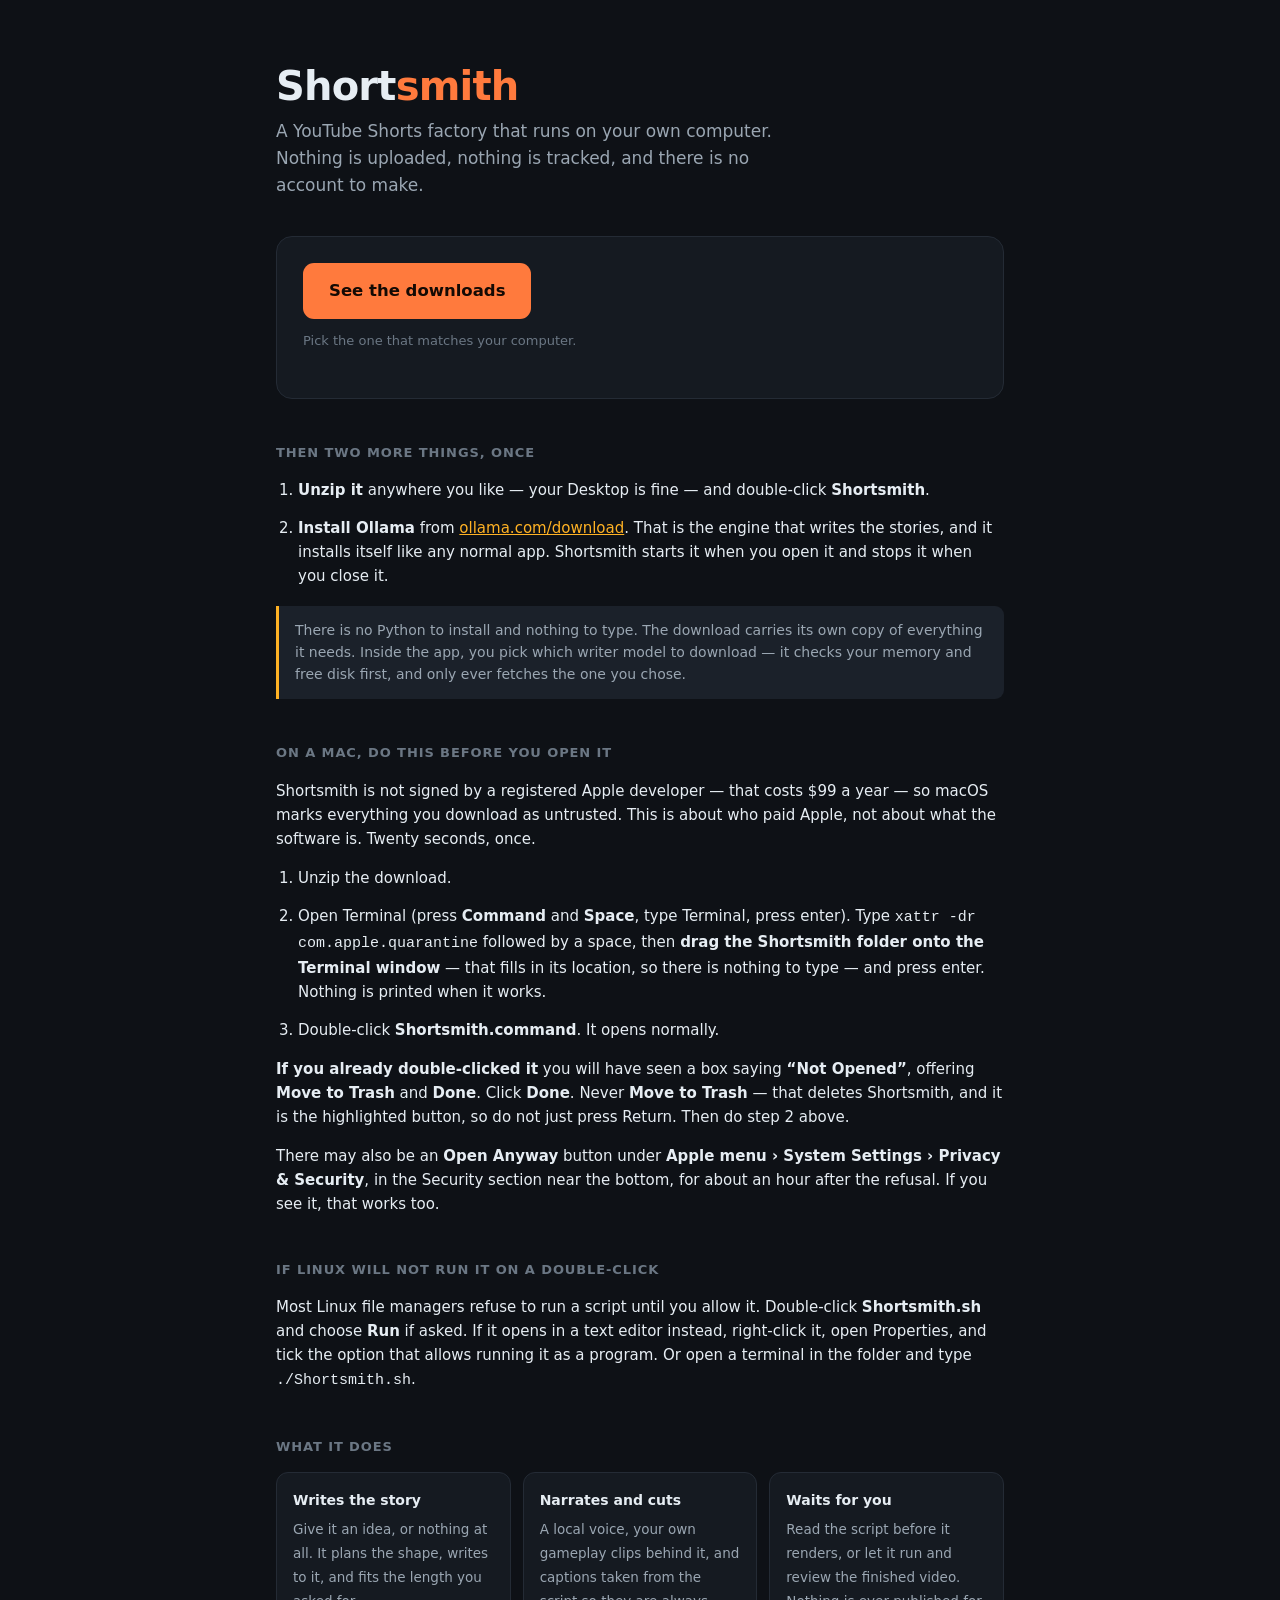
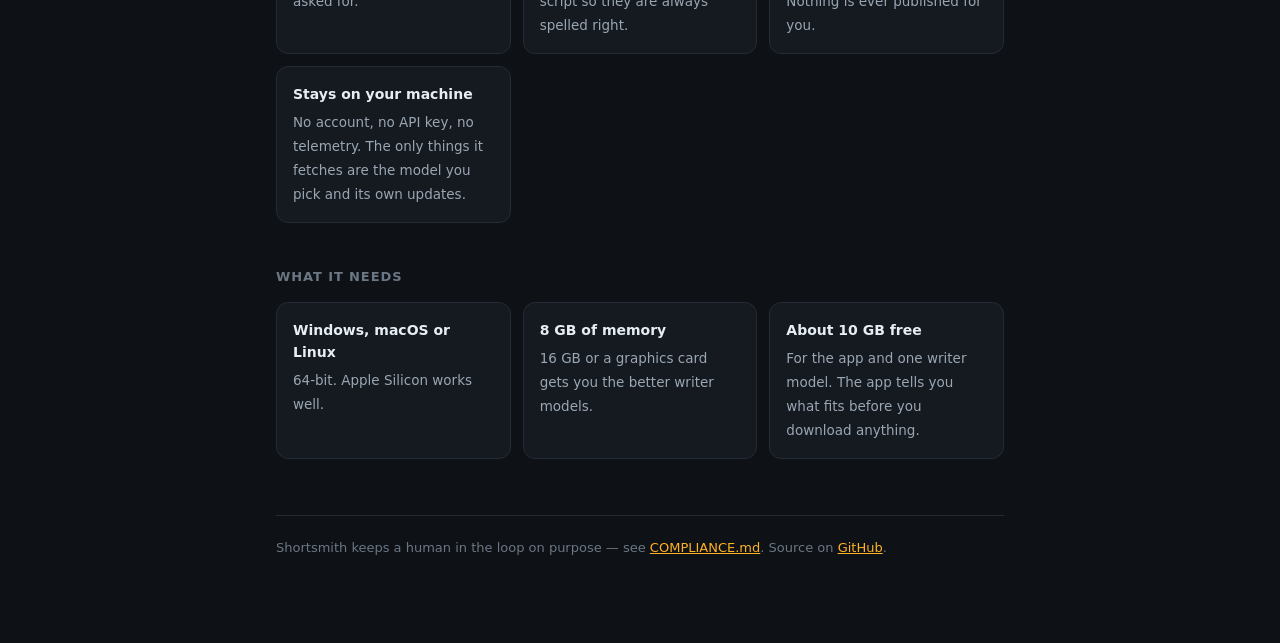
==== docs/index.html @ 89d787d2 "Unlock before first launch, and fix the Gatekeeper probe" ====
<!doctype html>
<html lang="en">
<head>
<meta charset="utf-8">
<meta name="viewport" content="width=device-width, initial-scale=1">
<title>Shortsmith</title>
<meta name="description" content="A YouTube Shorts factory that runs entirely on your own computer.">
<style>
  :root{
    --bg:#0e1116; --panel:#151a21; --panel2:#1b212a; --line:#242b35;
    --txt:#e6edf3; --dim:#9aa6b2; --faint:#6b7784;
    --accent:#ff7a3d; --accent2:#ffb224; --ok:#3fb950;
  }
  *{box-sizing:border-box}
  html,body{margin:0;padding:0}
  body{background:var(--bg);color:var(--txt);
    font:15px/1.6 system-ui,-apple-system,"Segoe UI",Roboto,Helvetica,Arial,sans-serif;
    -webkit-font-smoothing:antialiased}
  .wrap{max-width:760px;margin:0 auto;padding:64px 16px 90px}
  h1{font-size:40px;line-height:1.1;letter-spacing:-.8px;margin:0 0 10px;font-weight:750}
  h1 span{color:var(--accent)}
  .tag{font-size:17px;color:var(--dim);margin:0 0 36px;max-width:50ch}
  .card{background:var(--panel);border:1px solid var(--line);border-radius:16px;padding:26px}
  .btn{display:inline-flex;align-items:center;gap:10px;background:var(--accent);
    color:#140a04;border:0;border-radius:11px;padding:15px 26px;font-size:16.5px;
    font-weight:700;text-decoration:none;cursor:pointer;transition:filter .15s}
  .btn:hover{filter:brightness(1.08)}
  .btn.ghost{background:var(--panel2);color:var(--txt);border:1px solid var(--line);
    font-size:14px;font-weight:600;padding:11px 18px}
  .meta{font-size:13px;color:var(--faint);margin-top:12px}
  .others{margin-top:20px;display:flex;flex-wrap:wrap;gap:9px}
  h2{font-size:13px;text-transform:uppercase;letter-spacing:.9px;color:var(--faint);
    margin:44px 0 14px;font-weight:650}
  ol{padding-left:22px;margin:0}
  ol li{margin-bottom:14px}
  ol li b{color:var(--txt)}
  .note{background:var(--panel2);border-left:3px solid var(--accent2);
    border-radius:0 9px 9px 0;padding:13px 16px;font-size:14px;color:var(--dim);margin-top:18px}
  .grid{display:grid;grid-template-columns:repeat(auto-fit,minmax(210px,1fr));gap:12px;margin-top:6px}
  .f{background:var(--panel);border:1px solid var(--line);border-radius:12px;padding:16px}
  .f b{display:block;font-size:14px;margin-bottom:5px}
  .f span{font-size:13.5px;color:var(--dim)}
  a{color:var(--accent2)}
  footer{margin-top:56px;padding-top:22px;border-top:1px solid var(--line);
    font-size:13px;color:var(--faint)}
  @media (max-width:560px){ h1{font-size:31px} .wrap{padding:40px 16px 70px} }
</style>
</head>
<body>
<div class="wrap">

  <h1>Short<span>smith</span></h1>
  <p class="tag">A YouTube Shorts factory that runs on your own computer.
    Nothing is uploaded, nothing is tracked, and there is no account to make.</p>

  <div class="card">
    <a class="btn" id="dl" href="#">Download Shortsmith</a>
    <div class="meta" id="meta">Detecting your computer&hellip;</div>
    <div class="others" id="others"></div>
  </div>

  <h2>Then two more things, once</h2>
  <ol>
    <li><b>Unzip it</b> anywhere you like &mdash; your Desktop is fine &mdash; and
      double-click <b>Shortsmith</b>.</li>
    <li><b>Install Ollama</b> from <a href="https://ollama.com/download" rel="noopener">ollama.com/download</a>.
      That is the engine that writes the stories, and it installs itself like any
      normal app. Shortsmith starts it when you open it and stops it when you
      close it.</li>
  </ol>

  <div class="note">
    There is no Python to install and nothing to type. The download carries its
    own copy of everything it needs. Inside the app, you pick which writer model
    to download &mdash; it checks your memory and free disk first, and only ever
    fetches the one you chose.
  </div>

  <!-- These steps are deliberately here and not only inside the download. If
       macOS refuses to open anything in the folder, a note inside that folder
       is no use; this page always opens. -->
  <h2 id="mac-blocked">On a Mac, do this before you open it</h2>
  <p>
    Shortsmith is not signed by a registered Apple developer &mdash; that costs
    $99 a year &mdash; so macOS marks everything you download as untrusted.
    This is about who paid Apple, not about what the software is. Twenty
    seconds, once.
  </p>
  <ol>
    <li>Unzip the download.</li>
    <li>Open Terminal (press <b>Command</b> and <b>Space</b>, type Terminal,
      press enter). Type <code>xattr -dr com.apple.quarantine</code> followed
      by a space, then <b>drag the Shortsmith folder onto the Terminal
      window</b> &mdash; that fills in its location, so there is nothing to
      type &mdash; and press enter. Nothing is printed when it works.</li>
    <li>Double-click <b>Shortsmith.command</b>. It opens normally.</li>
  </ol>
  <p>
    <b>If you already double-clicked it</b> you will have seen a box saying
    <b>&ldquo;Not Opened&rdquo;</b>, offering <b>Move to Trash</b> and
    <b>Done</b>. Click <b>Done</b>. Never <b>Move to Trash</b> &mdash; that
    deletes Shortsmith, and it is the highlighted button, so do not just press
    Return. Then do step 2 above.
  </p>
  <p>
    There may also be an <b>Open Anyway</b> button under
    <b>Apple menu &rsaquo; System Settings &rsaquo; Privacy &amp; Security</b>,
    in the Security section near the bottom, for about an hour after the
    refusal. If you see it, that works too.
  </p>

  <h2 id="linux-blocked">If Linux will not run it on a double-click</h2>
  <p>
    Most Linux file managers refuse to run a script until you allow it.
    Double-click <b>Shortsmith.sh</b> and choose <b>Run</b> if asked. If it
    opens in a text editor instead, right-click it, open Properties, and tick
    the option that allows running it as a program. Or open a terminal in the
    folder and type <code>./Shortsmith.sh</code>.
  </p>

  <h2>What it does</h2>
  <div class="grid">
    <div class="f"><b>Writes the story</b><span>Give it an idea, or nothing at all.
      It plans the shape, writes to it, and fits the length you asked for.</span></div>
    <div class="f"><b>Narrates and cuts</b><span>A local voice, your own gameplay
      clips behind it, and captions taken from the script so they are always spelled right.</span></div>
    <div class="f"><b>Waits for you</b><span>Read the script before it renders, or
      let it run and review the finished video. Nothing is ever published for you.</span></div>
    <div class="f"><b>Stays on your machine</b><span>No account, no API key, no
      telemetry. The only things it fetches are the model you pick and its own updates.</span></div>
  </div>

  <h2>What it needs</h2>
  <div class="grid">
    <div class="f"><b>Windows, macOS or Linux</b><span>64-bit. Apple Silicon works well.</span></div>
    <div class="f"><b>8 GB of memory</b><span>16 GB or a graphics card gets you the
      better writer models.</span></div>
    <div class="f"><b>About 10 GB free</b><span>For the app and one writer model.
      The app tells you what fits before you download anything.</span></div>
  </div>

  <footer>
    Shortsmith keeps a human in the loop on purpose &mdash; see
    <a href="https://github.com/Onrynx/ShortSmith/blob/main/COMPLIANCE.md" rel="noopener">COMPLIANCE.md</a>.
    Source on <a href="https://github.com/Onrynx/ShortSmith" rel="noopener">GitHub</a>.
  </footer>
</div>

<script>
// Only ever offer a download that exists.
//
// The first version listed Windows, macOS and Linux unconditionally, and two
// of those files had never been built — so a Mac visitor got a 404 from the
// main button and an Android visitor got two dead links underneath. Asking
// GitHub which assets are actually attached fixes that for good, and means a
// macOS or Linux build starts appearing here the moment it is uploaded,
// without this page being edited.
(function () {
  var OWNER = 'Onrynx', NAME = 'ShortSmith';
  var REPO = 'https://github.com/' + OWNER + '/' + NAME;
  var LATEST = REPO + '/releases/latest/download/';
  var API = 'https://api.github.com/repos/' + OWNER + '/' + NAME + '/releases/latest';

  var BUILDS = {
    windows: {name: 'Windows', file: 'Shortsmith-Windows.zip',    note: 'Windows 10 or 11, 64-bit'},
    macos:   {name: 'macOS',   file: 'Shortsmith-macOS.zip',      note: 'macOS 12 or newer'},
    linux:   {name: 'Linux',   file: 'Shortsmith-Linux.zip',      note: '64-bit'}
  };

  var dl = document.getElementById('dl');
  var meta = document.getElementById('meta');
  var others = document.getElementById('others');

  function detect() {
    var d = navigator.userAgentData;
    var p = ((d && d.platform) ? d.platform : (navigator.platform || '')) + ' ' +
            (navigator.userAgent || '');
    p = p.toLowerCase();
    // Order matters: "android" contains "linux", and an iPad reports as a Mac.
    if (p.indexOf('android') >= 0) return 'phone';
    if (p.indexOf('iphone') >= 0 || p.indexOf('ipad') >= 0 || p.indexOf('ipod') >= 0) return 'phone';
    if (p.indexOf('win') >= 0) return 'windows';
    if (p.indexOf('mac') >= 0 || p.indexOf('darwin') >= 0) return 'macos';
    if (p.indexOf('linux') >= 0 || p.indexOf('x11') >= 0) return 'linux';
    return null;
  }

  function mb(bytes) { return Math.round(bytes / 1048576) + ' MB'; }

  function render(available) {
    var found = detect();
    others.innerHTML = '';

    // A phone cannot run this at all. Saying so is kinder than a download
    // button that produces a file nothing on the device can open.
    if (found === 'phone') {
      dl.textContent = 'Open this on a computer';
      dl.href = REPO;
      dl.style.pointerEvents = 'none';
      dl.style.opacity = '0.75';
      meta.textContent = 'Shortsmith renders video on the machine it runs on, ' +
                         'so it needs a Windows PC, a Mac or a Linux computer. ' +
                         'There is no phone version.';
      return;
    }

    var mine = found && BUILDS[found];
    var haveMine = mine && available[mine.file];

    if (haveMine) {
      dl.textContent = 'Download for ' + mine.name;
      dl.href = LATEST + mine.file;
      meta.textContent = mine.note + ' \u00b7 ' + mb(available[mine.file]);
    } else if (mine) {
      // We know which computer this is, and there is no build for it yet.
      dl.textContent = 'Not ready for ' + mine.name + ' yet';
      dl.href = REPO + '/releases';
      dl.style.opacity = '0.75';
      meta.textContent = 'Shortsmith is built for ' + mine.name + ', but that ' +
                         'download has not been published yet. Only the ' +
                         'builds below are available right now.';
    } else {
      dl.textContent = 'See the downloads';
      dl.href = REPO + '/releases/latest';
      meta.textContent = 'Pick the one that matches your computer.';
    }

    Object.keys(BUILDS).forEach(function (key) {
      if (haveMine && key === found) return;
      if (!available[BUILDS[key].file]) return;      // never link a missing file
      var a = document.createElement('a');
      a.className = 'btn ghost';
      a.href = LATEST + BUILDS[key].file;
      a.textContent = BUILDS[key].name + ' \u00b7 ' + mb(available[BUILDS[key].file]);
      others.appendChild(a);
    });
  }

  // Ask what is actually attached. If the request fails — offline, or GitHub
  // rate-limiting an unauthenticated call — fall back to the releases page,
  // which always exists, rather than guessing at filenames.
  fetch(API, {headers: {'Accept': 'application/vnd.github+json'}})
    .then(function (r) { if (!r.ok) throw new Error(r.status); return r.json(); })
    .then(function (data) {
      var available = {};
      (data.assets || []).forEach(function (a) { available[a.name] = a.size; });
      render(available);
    })
    .catch(function () {
      dl.textContent = 'See the downloads';
      dl.href = REPO + '/releases/latest';
      meta.textContent = 'Pick the one that matches your computer.';
      others.innerHTML = '';
    });
})();
</script>
</body>
</html>
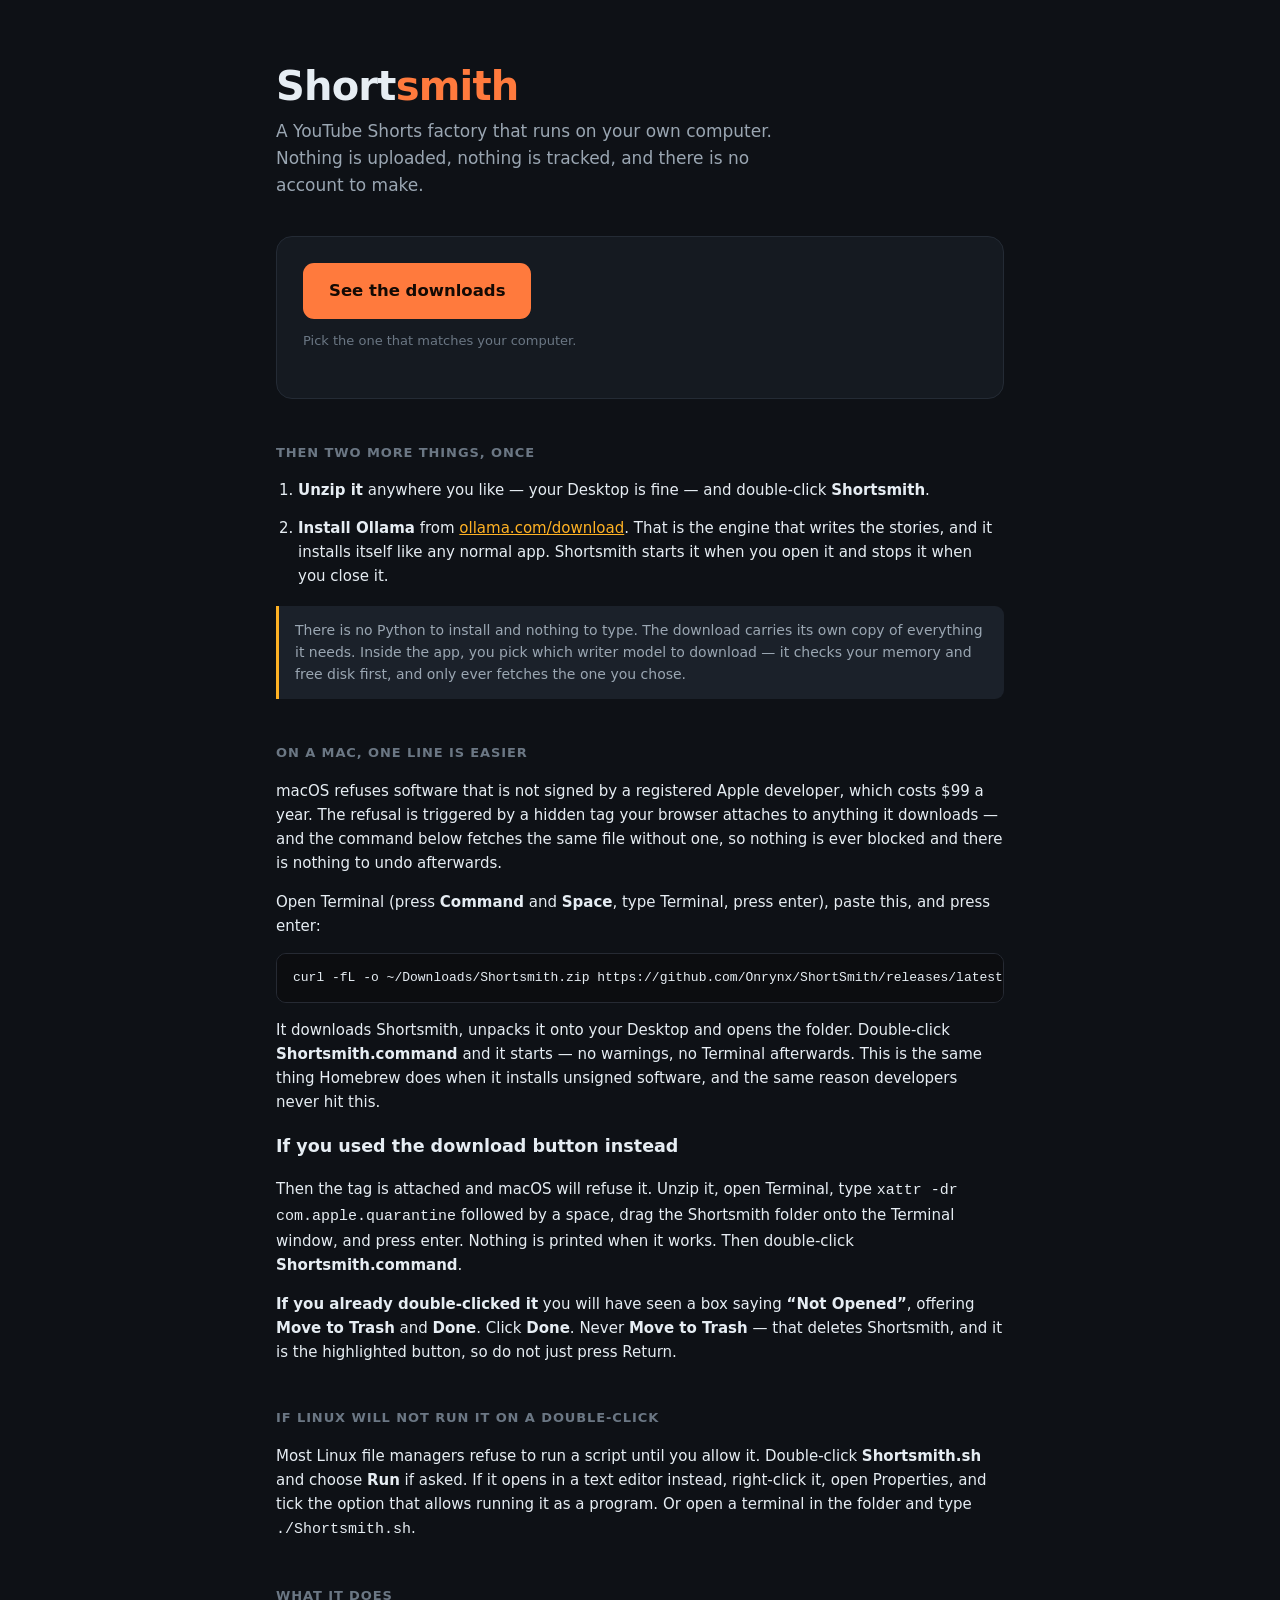
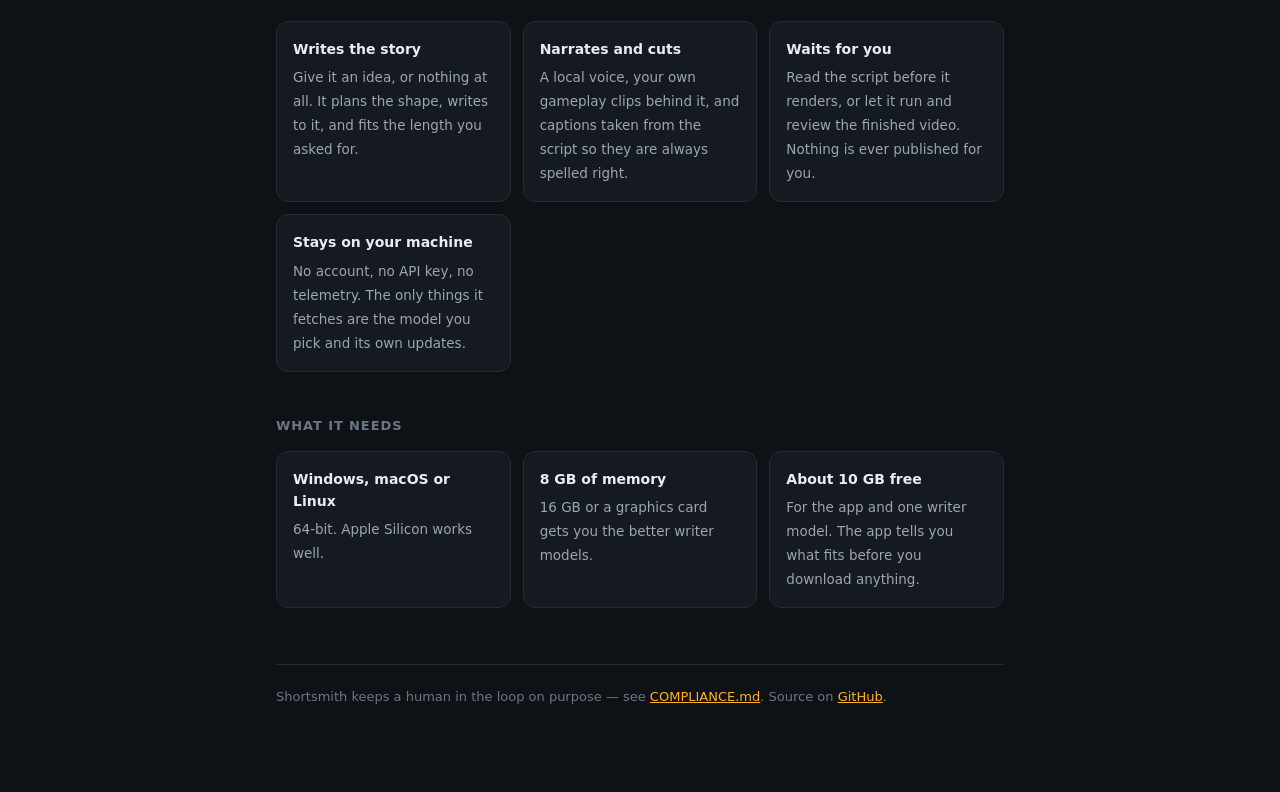
==== commit ed8e96ac: "Lead the Mac download with a one-line install A run on macOS 26.6.2 settled it. The same published b" ====
--- a/docs/index.html
+++ b/docs/index.html
@@ -79,34 +79,40 @@
   <!-- These steps are deliberately here and not only inside the download. If
        macOS refuses to open anything in the folder, a note inside that folder
        is no use; this page always opens. -->
-  <h2 id="mac-blocked">On a Mac, do this before you open it</h2>
-  <p>
-    Shortsmith is not signed by a registered Apple developer &mdash; that costs
-    $99 a year &mdash; so macOS marks everything you download as untrusted.
-    This is about who paid Apple, not about what the software is. Twenty
-    seconds, once.
-  </p>
-  <ol>
-    <li>Unzip the download.</li>
-    <li>Open Terminal (press <b>Command</b> and <b>Space</b>, type Terminal,
-      press enter). Type <code>xattr -dr com.apple.quarantine</code> followed
-      by a space, then <b>drag the Shortsmith folder onto the Terminal
-      window</b> &mdash; that fills in its location, so there is nothing to
-      type &mdash; and press enter. Nothing is printed when it works.</li>
-    <li>Double-click <b>Shortsmith.command</b>. It opens normally.</li>
-  </ol>
+  <h2 id="mac-blocked">On a Mac, one line is easier</h2>
+  <p>
+    macOS refuses software that is not signed by a registered Apple developer,
+    which costs $99 a year. The refusal is triggered by a hidden tag your
+    browser attaches to anything it downloads &mdash; and the command below
+    fetches the same file without one, so nothing is ever blocked and there is
+    nothing to undo afterwards.
+  </p>
+  <p>
+    Open Terminal (press <b>Command</b> and <b>Space</b>, type Terminal, press
+    enter), paste this, and press enter:
+  </p>
+  <pre style="background:#0c0d10;border:1px solid #262a33;border-radius:10px;
+              padding:14px 16px;overflow-x:auto;font-size:13px;line-height:1.6"><code>curl -fL -o ~/Downloads/Shortsmith.zip https://github.com/Onrynx/ShortSmith/releases/latest/download/Shortsmith-macOS.zip &amp;&amp; unzip -qo ~/Downloads/Shortsmith.zip -d ~/Desktop &amp;&amp; open ~/Desktop/Shortsmith</code></pre>
+  <p>
+    It downloads Shortsmith, unpacks it onto your Desktop and opens the folder.
+    Double-click <b>Shortsmith.command</b> and it starts &mdash; no warnings,
+    no Terminal afterwards. This is the same thing Homebrew does when it
+    installs unsigned software, and the same reason developers never hit this.
+  </p>
+
+  <h3>If you used the download button instead</h3>
+  <p>
+    Then the tag is attached and macOS will refuse it. Unzip it, open Terminal,
+    type <code>xattr -dr com.apple.quarantine</code> followed by a space, drag
+    the Shortsmith folder onto the Terminal window, and press enter. Nothing is
+    printed when it works. Then double-click <b>Shortsmith.command</b>.
+  </p>
   <p>
     <b>If you already double-clicked it</b> you will have seen a box saying
     <b>&ldquo;Not Opened&rdquo;</b>, offering <b>Move to Trash</b> and
     <b>Done</b>. Click <b>Done</b>. Never <b>Move to Trash</b> &mdash; that
     deletes Shortsmith, and it is the highlighted button, so do not just press
-    Return. Then do step 2 above.
-  </p>
-  <p>
-    There may also be an <b>Open Anyway</b> button under
-    <b>Apple menu &rsaquo; System Settings &rsaquo; Privacy &amp; Security</b>,
-    in the Security section near the bottom, for about an hour after the
-    refusal. If you see it, that works too.
+    Return.
   </p>
 
   <h2 id="linux-blocked">If Linux will not run it on a double-click</h2>
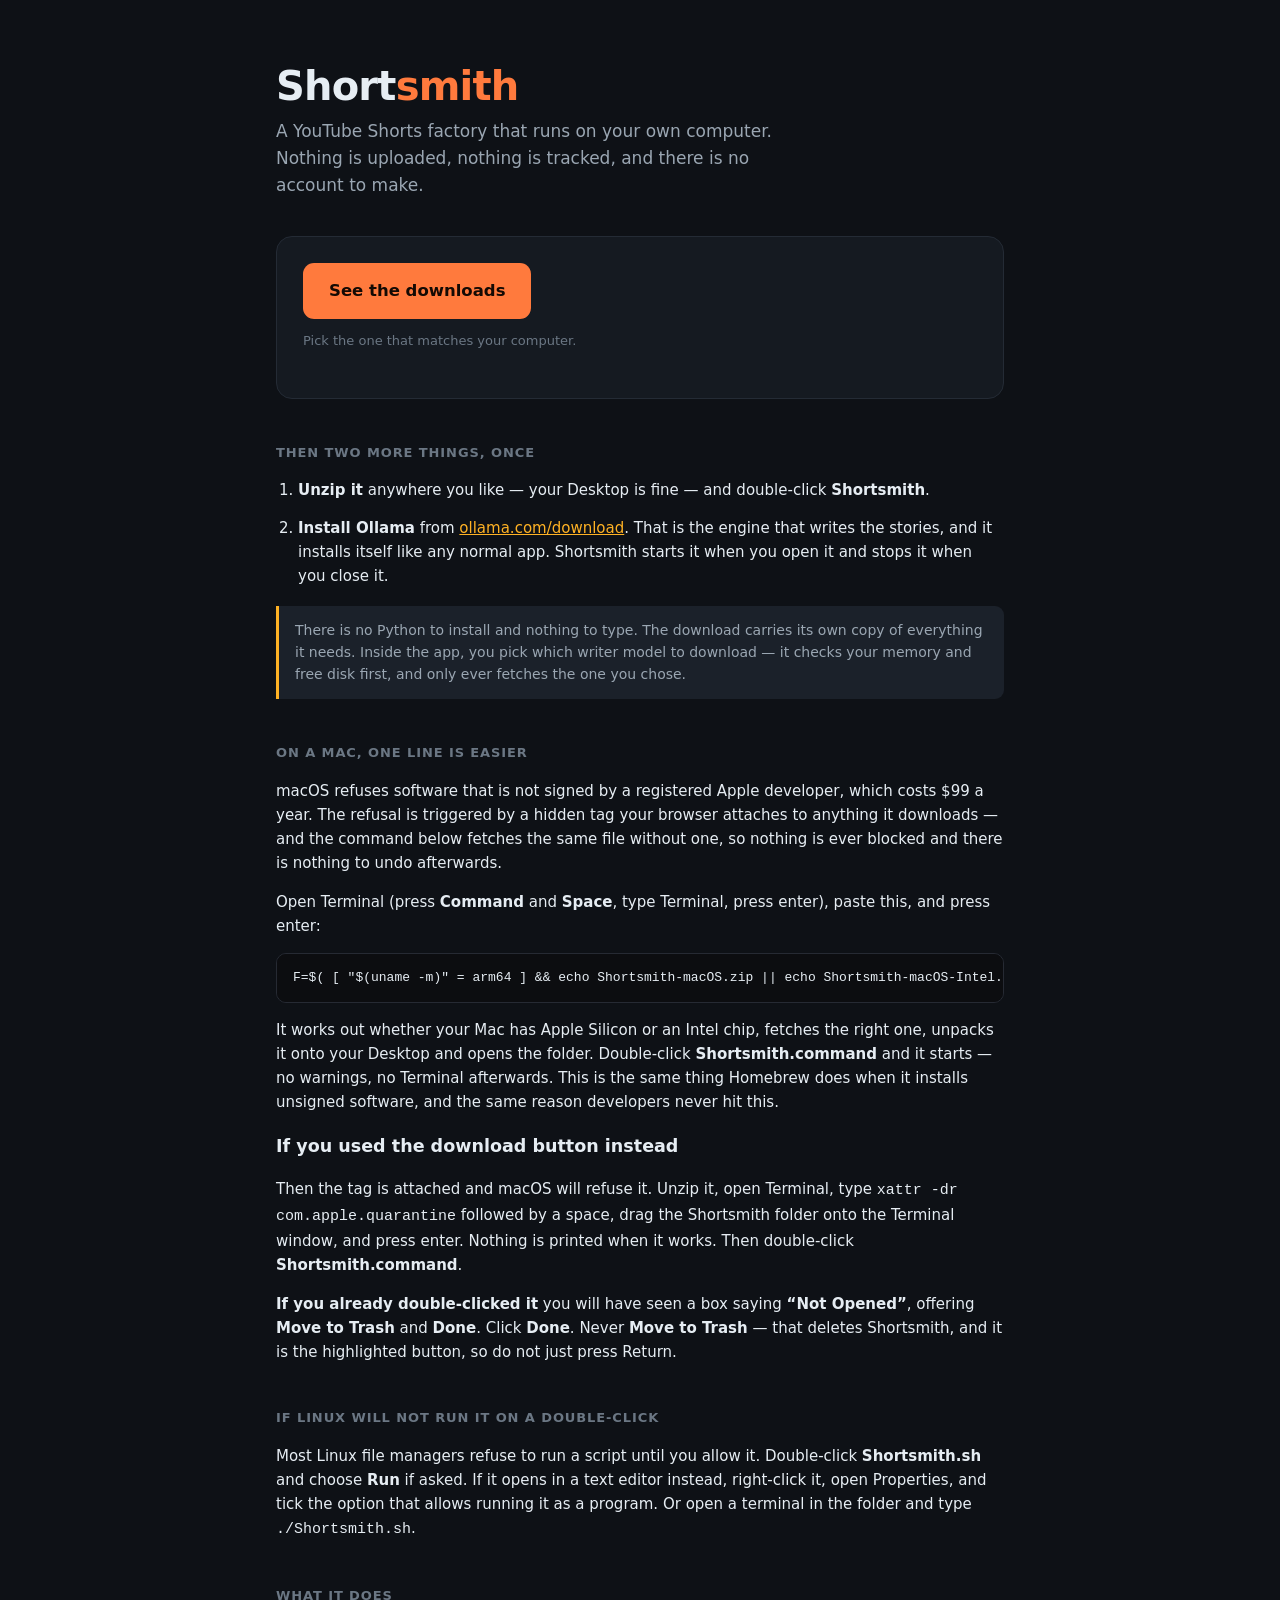
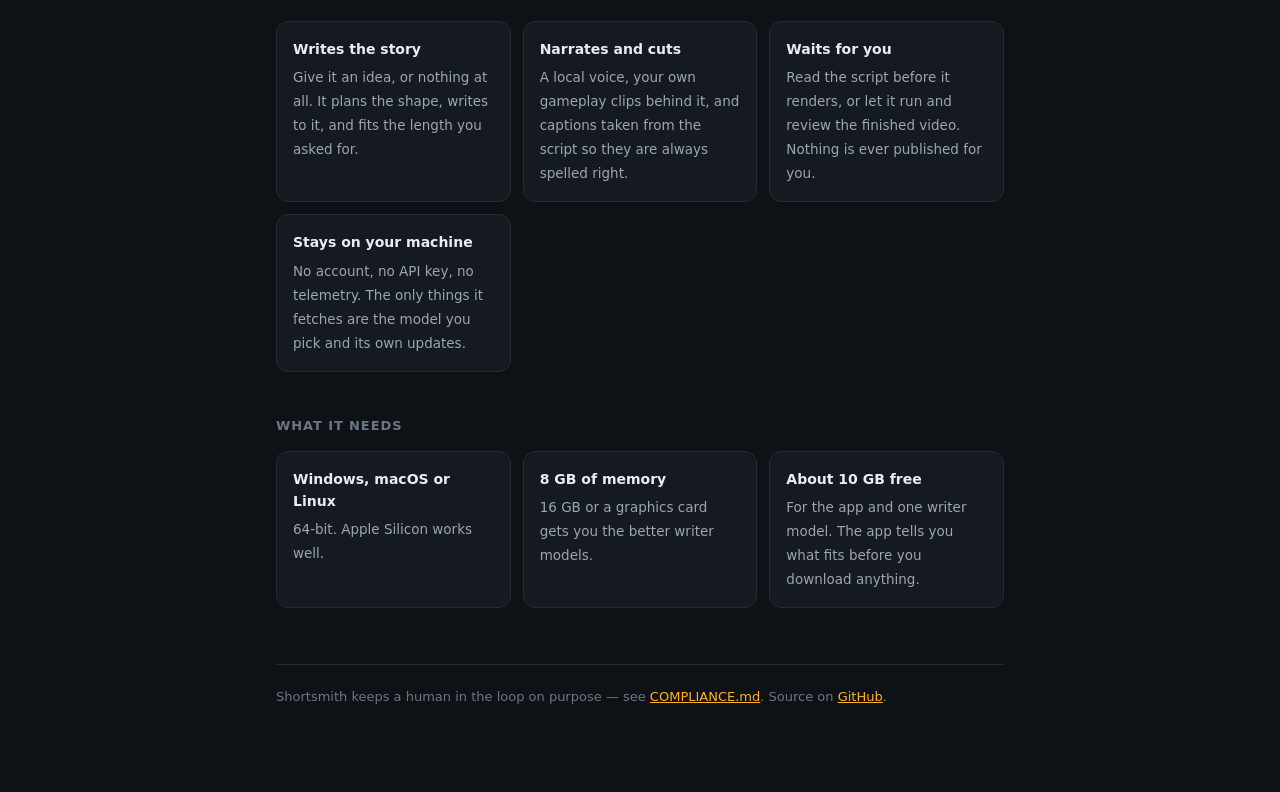
==== commit 089dd760: "Build for Intel Macs too, instead of handing them a file that cannot run A bundle built on Apple Sil" ====
--- a/docs/index.html
+++ b/docs/index.html
@@ -92,9 +92,10 @@
     enter), paste this, and press enter:
   </p>
   <pre style="background:#0c0d10;border:1px solid #262a33;border-radius:10px;
-              padding:14px 16px;overflow-x:auto;font-size:13px;line-height:1.6"><code>curl -fL -o ~/Downloads/Shortsmith.zip https://github.com/Onrynx/ShortSmith/releases/latest/download/Shortsmith-macOS.zip &amp;&amp; unzip -qo ~/Downloads/Shortsmith.zip -d ~/Desktop &amp;&amp; open ~/Desktop/Shortsmith</code></pre>
-  <p>
-    It downloads Shortsmith, unpacks it onto your Desktop and opens the folder.
+              padding:14px 16px;overflow-x:auto;font-size:13px;line-height:1.6"><code>F=$( [ "$(uname -m)" = arm64 ] &amp;&amp; echo Shortsmith-macOS.zip || echo Shortsmith-macOS-Intel.zip ); curl -fL -o ~/Downloads/Shortsmith.zip "https://github.com/Onrynx/ShortSmith/releases/latest/download/$F" &amp;&amp; unzip -qo ~/Downloads/Shortsmith.zip -d ~/Desktop &amp;&amp; open ~/Desktop/Shortsmith</code></pre>
+  <p>
+    It works out whether your Mac has Apple Silicon or an Intel chip, fetches
+    the right one, unpacks it onto your Desktop and opens the folder.
     Double-click <b>Shortsmith.command</b> and it starts &mdash; no warnings,
     no Terminal afterwards. This is the same thing Homebrew does when it
     installs unsigned software, and the same reason developers never hit this.
@@ -167,10 +168,17 @@
   var LATEST = REPO + '/releases/latest/download/';
   var API = 'https://api.github.com/repos/' + OWNER + '/' + NAME + '/releases/latest';
 
+  // macOS needs two. A bundle built on Apple Silicon holds arm64 code only,
+  // so an Intel Mac that downloads it gets "Bad CPU type in executable" after
+  // 109 MB. And the page cannot tell them apart: Safari reports the platform
+  // as "MacIntel" on Apple Silicon too. So Apple Silicon is offered as the
+  // default -- every Mac sold since 2020 -- with Intel listed beside it, and
+  // the one-line install above works out the processor itself.
   var BUILDS = {
-    windows: {name: 'Windows', file: 'Shortsmith-Windows.zip',    note: 'Windows 10 or 11, 64-bit'},
-    macos:   {name: 'macOS',   file: 'Shortsmith-macOS.zip',      note: 'macOS 12 or newer'},
-    linux:   {name: 'Linux',   file: 'Shortsmith-Linux.zip',      note: '64-bit'}
+    windows:    {name: 'Windows',   file: 'Shortsmith-Windows.zip',       note: 'Windows 10 or 11, 64-bit'},
+    macos:      {name: 'macOS',     file: 'Shortsmith-macOS.zip',         note: 'Apple Silicon — any Mac from 2020 on'},
+    macosintel: {name: 'Mac (Intel)', file: 'Shortsmith-macOS-Intel.zip', note: 'Older Intel Macs'},
+    linux:      {name: 'Linux',     file: 'Shortsmith-Linux.zip',         note: '64-bit'}
   };
 
   var dl = document.getElementById('dl');
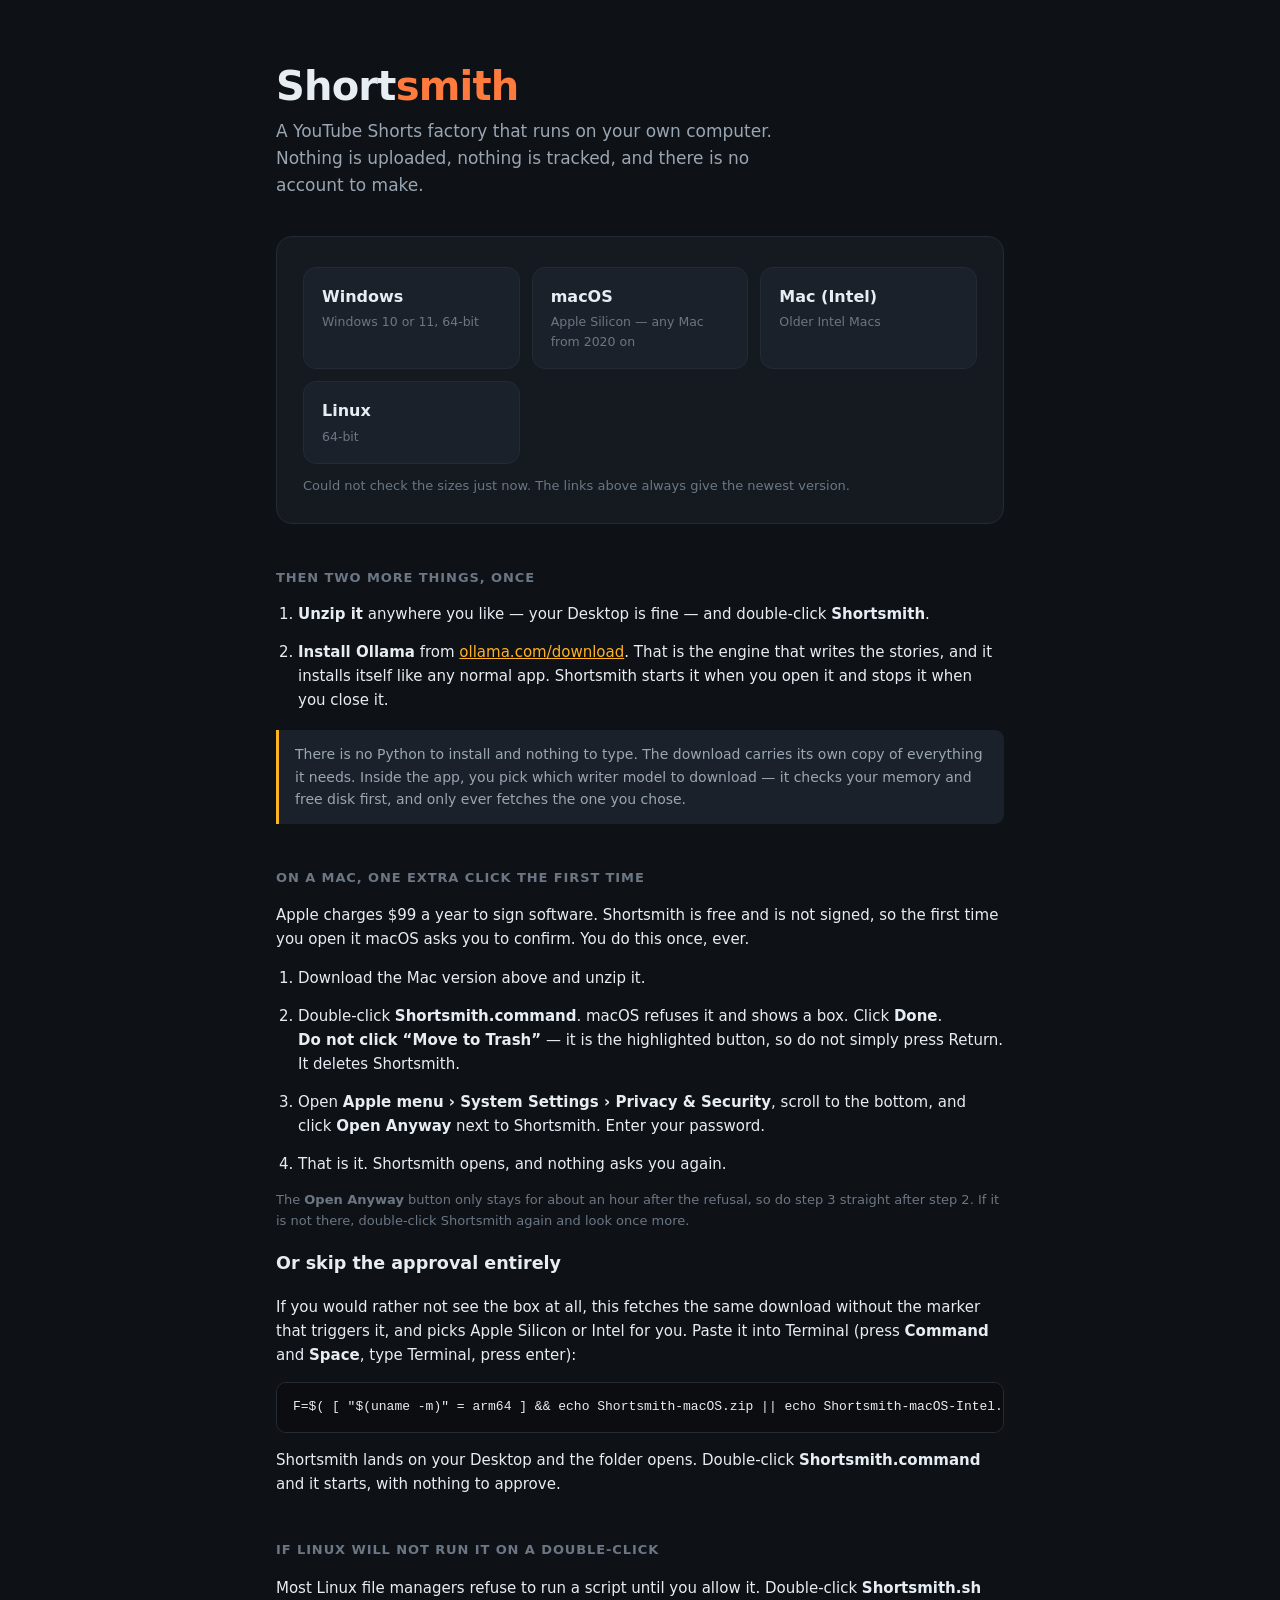
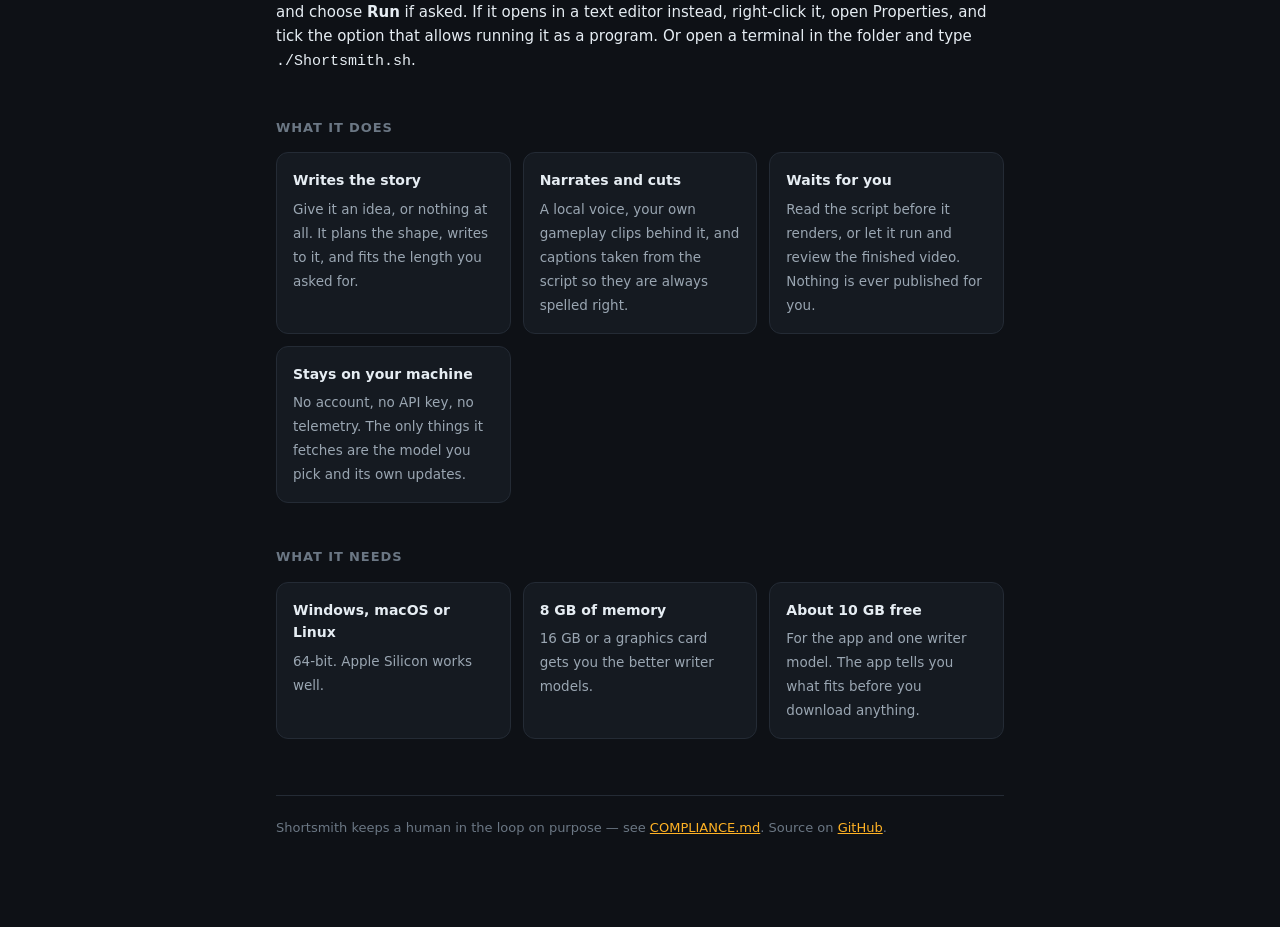
==== commit 3e3a7569: "Four downloads of equal weight, and clicks instead of code on a Mac Two things were wrong with the d" ====
--- a/docs/index.html
+++ b/docs/index.html
@@ -28,7 +28,21 @@
   .btn.ghost{background:var(--panel2);color:var(--txt);border:1px solid var(--line);
     font-size:14px;font-weight:600;padding:11px 18px}
   .meta{font-size:13px;color:var(--faint);margin-top:12px}
+  .small{font-size:13px;color:var(--faint)}
   .others{margin-top:20px;display:flex;flex-wrap:wrap;gap:9px}
+  /* Four downloads of equal weight. The previous layout gave one platform a
+     large button and demoted the rest to small links underneath, which made
+     three of the four look like afterthoughts. */
+  .picks{display:grid;grid-template-columns:repeat(auto-fit,minmax(215px,1fr));
+    gap:12px;margin:4px 0 2px}
+  .pick{display:flex;flex-direction:column;gap:3px;background:var(--panel2);
+    border:1px solid var(--line);border-radius:13px;padding:16px 18px;
+    text-decoration:none;color:var(--txt);transition:border-color .15s,transform .15s}
+  .pick:hover{border-color:var(--accent);transform:translateY(-1px)}
+  .pick b{font-size:16px;font-weight:700}
+  .pick span{font-size:12.5px;color:var(--faint)}
+  .pick em{color:var(--accent);font-weight:600;font-size:11.5px;font-style:normal;
+    letter-spacing:.3px;text-transform:uppercase}
   h2{font-size:13px;text-transform:uppercase;letter-spacing:.9px;color:var(--faint);
     margin:44px 0 14px;font-weight:650}
   ol{padding-left:22px;margin:0}
@@ -54,9 +68,8 @@
     Nothing is uploaded, nothing is tracked, and there is no account to make.</p>
 
   <div class="card">
-    <a class="btn" id="dl" href="#">Download Shortsmith</a>
-    <div class="meta" id="meta">Detecting your computer&hellip;</div>
-    <div class="others" id="others"></div>
+    <div class="picks" id="picks"></div>
+    <div class="meta" id="meta">Loading the downloads&hellip;</div>
   </div>
 
   <h2>Then two more things, once</h2>
@@ -79,41 +92,42 @@
   <!-- These steps are deliberately here and not only inside the download. If
        macOS refuses to open anything in the folder, a note inside that folder
        is no use; this page always opens. -->
-  <h2 id="mac-blocked">On a Mac, one line is easier</h2>
-  <p>
-    macOS refuses software that is not signed by a registered Apple developer,
-    which costs $99 a year. The refusal is triggered by a hidden tag your
-    browser attaches to anything it downloads &mdash; and the command below
-    fetches the same file without one, so nothing is ever blocked and there is
-    nothing to undo afterwards.
-  </p>
-  <p>
-    Open Terminal (press <b>Command</b> and <b>Space</b>, type Terminal, press
-    enter), paste this, and press enter:
+  <h2 id="mac-blocked">On a Mac, one extra click the first time</h2>
+  <p>
+    Apple charges $99 a year to sign software. Shortsmith is free and is not
+    signed, so the first time you open it macOS asks you to confirm. You do
+    this once, ever.
+  </p>
+  <ol>
+    <li>Download the Mac version above and unzip it.</li>
+    <li>Double-click <b>Shortsmith.command</b>. macOS refuses it and shows a
+      box. Click <b>Done</b>.
+      <br><b>Do not click &ldquo;Move to Trash&rdquo;</b> &mdash; it is the
+      highlighted button, so do not simply press Return. It deletes
+      Shortsmith.</li>
+    <li>Open <b>Apple menu &rsaquo; System Settings &rsaquo; Privacy &amp;
+      Security</b>, scroll to the bottom, and click <b>Open Anyway</b> next to
+      Shortsmith. Enter your password.</li>
+    <li>That is it. Shortsmith opens, and nothing asks you again.</li>
+  </ol>
+  <p class="small">
+    The <b>Open Anyway</b> button only stays for about an hour after the
+    refusal, so do step 3 straight after step 2. If it is not there,
+    double-click Shortsmith again and look once more.
+  </p>
+
+  <h3>Or skip the approval entirely</h3>
+  <p>
+    If you would rather not see the box at all, this fetches the same download
+    without the marker that triggers it, and picks Apple Silicon or Intel for
+    you. Paste it into Terminal (press <b>Command</b> and <b>Space</b>, type
+    Terminal, press enter):
   </p>
   <pre style="background:#0c0d10;border:1px solid #262a33;border-radius:10px;
               padding:14px 16px;overflow-x:auto;font-size:13px;line-height:1.6"><code>F=$( [ "$(uname -m)" = arm64 ] &amp;&amp; echo Shortsmith-macOS.zip || echo Shortsmith-macOS-Intel.zip ); curl -fL -o ~/Downloads/Shortsmith.zip "https://github.com/Onrynx/ShortSmith/releases/latest/download/$F" &amp;&amp; unzip -qo ~/Downloads/Shortsmith.zip -d ~/Desktop &amp;&amp; open ~/Desktop/Shortsmith</code></pre>
   <p>
-    It works out whether your Mac has Apple Silicon or an Intel chip, fetches
-    the right one, unpacks it onto your Desktop and opens the folder.
-    Double-click <b>Shortsmith.command</b> and it starts &mdash; no warnings,
-    no Terminal afterwards. This is the same thing Homebrew does when it
-    installs unsigned software, and the same reason developers never hit this.
-  </p>
-
-  <h3>If you used the download button instead</h3>
-  <p>
-    Then the tag is attached and macOS will refuse it. Unzip it, open Terminal,
-    type <code>xattr -dr com.apple.quarantine</code> followed by a space, drag
-    the Shortsmith folder onto the Terminal window, and press enter. Nothing is
-    printed when it works. Then double-click <b>Shortsmith.command</b>.
-  </p>
-  <p>
-    <b>If you already double-clicked it</b> you will have seen a box saying
-    <b>&ldquo;Not Opened&rdquo;</b>, offering <b>Move to Trash</b> and
-    <b>Done</b>. Click <b>Done</b>. Never <b>Move to Trash</b> &mdash; that
-    deletes Shortsmith, and it is the highlighted button, so do not just press
-    Return.
+    Shortsmith lands on your Desktop and the folder opens. Double-click
+    <b>Shortsmith.command</b> and it starts, with nothing to approve.
   </p>
 
   <h2 id="linux-blocked">If Linux will not run it on a double-click</h2>
@@ -181,9 +195,8 @@
     linux:      {name: 'Linux',     file: 'Shortsmith-Linux.zip',         note: '64-bit'}
   };
 
-  var dl = document.getElementById('dl');
+  var picks = document.getElementById('picks');
   var meta = document.getElementById('meta');
-  var others = document.getElementById('others');
 
   function detect() {
     var d = navigator.userAgentData;
@@ -203,51 +216,47 @@
 
   function render(available) {
     var found = detect();
-    others.innerHTML = '';
-
-    // A phone cannot run this at all. Saying so is kinder than a download
-    // button that produces a file nothing on the device can open.
+    picks.innerHTML = '';
+
+    // A phone cannot run this at all. Saying so is kinder than four download
+    // buttons that each produce a file nothing on the device can open.
     if (found === 'phone') {
-      dl.textContent = 'Open this on a computer';
-      dl.href = REPO;
-      dl.style.pointerEvents = 'none';
-      dl.style.opacity = '0.75';
-      meta.textContent = 'Shortsmith renders video on the machine it runs on, ' +
+      meta.textContent = 'Shortsmith makes the video on the machine it runs on, ' +
                          'so it needs a Windows PC, a Mac or a Linux computer. ' +
-                         'There is no phone version.';
+                         'There is no phone version. Open this page on a computer.';
       return;
     }
 
-    var mine = found && BUILDS[found];
-    var haveMine = mine && available[mine.file];
-
-    if (haveMine) {
-      dl.textContent = 'Download for ' + mine.name;
-      dl.href = LATEST + mine.file;
-      meta.textContent = mine.note + ' \u00b7 ' + mb(available[mine.file]);
-    } else if (mine) {
-      // We know which computer this is, and there is no build for it yet.
-      dl.textContent = 'Not ready for ' + mine.name + ' yet';
-      dl.href = REPO + '/releases';
-      dl.style.opacity = '0.75';
-      meta.textContent = 'Shortsmith is built for ' + mine.name + ', but that ' +
-                         'download has not been published yet. Only the ' +
-                         'builds below are available right now.';
-    } else {
-      dl.textContent = 'See the downloads';
-      dl.href = REPO + '/releases/latest';
-      meta.textContent = 'Pick the one that matches your computer.';
+    // Every platform gets the same tile. The page can mark which one looks
+    // like yours, but it should not decide for you -- and on a Mac it cannot
+    // tell Apple Silicon from Intel anyway, because Safari reports both as
+    // "MacIntel". Showing all four and labelling the likely one is honest
+    // about what the page actually knows.
+    var shown = 0;
+    Object.keys(BUILDS).forEach(function (key) {
+      var b = BUILDS[key];
+      if (!available[b.file]) return;              // never link a missing file
+      var a = document.createElement('a');
+      a.className = 'pick';
+      a.href = LATEST + b.file;
+      var yours = (key === found)
+        ? '<em>Looks like your computer</em>'
+        : '';
+      a.innerHTML = yours +
+                    '<b>' + b.name + '</b>' +
+                    '<span>' + b.note + ' \u00b7 ' + mb(available[b.file]) + '</span>';
+      picks.appendChild(a);
+      shown++;
+    });
+
+    if (!shown) {
+      meta.innerHTML = 'The downloads are not published yet. ' +
+                       '<a href="' + REPO + '/releases">Check the releases page</a>.';
+      return;
     }
-
-    Object.keys(BUILDS).forEach(function (key) {
-      if (haveMine && key === found) return;
-      if (!available[BUILDS[key].file]) return;      // never link a missing file
-      var a = document.createElement('a');
-      a.className = 'btn ghost';
-      a.href = LATEST + BUILDS[key].file;
-      a.textContent = BUILDS[key].name + ' \u00b7 ' + mb(available[BUILDS[key].file]);
-      others.appendChild(a);
-    });
+    meta.innerHTML = 'Unzip it and open Shortsmith. ' +
+                     '<b>On a Mac, see the step below first</b> \u2014 it takes ' +
+                     'one click and you only do it once.';
   }
 
   // Ask what is actually attached. If the request fails — offline, or GitHub
@@ -261,10 +270,19 @@
       render(available);
     })
     .catch(function () {
-      dl.textContent = 'See the downloads';
-      dl.href = REPO + '/releases/latest';
-      meta.textContent = 'Pick the one that matches your computer.';
-      others.innerHTML = '';
+      // GitHub unreachable, so the sizes are unknown. Still offer every
+      // download rather than one link to go hunting through.
+      picks.innerHTML = '';
+      Object.keys(BUILDS).forEach(function (key) {
+        var b = BUILDS[key];
+        var a = document.createElement('a');
+        a.className = 'pick';
+        a.href = LATEST + b.file;
+        a.innerHTML = '<b>' + b.name + '</b><span>' + b.note + '</span>';
+        picks.appendChild(a);
+      });
+      meta.textContent = 'Could not check the sizes just now. ' +
+                         'The links above always give the newest version.';
     });
 })();
 </script>
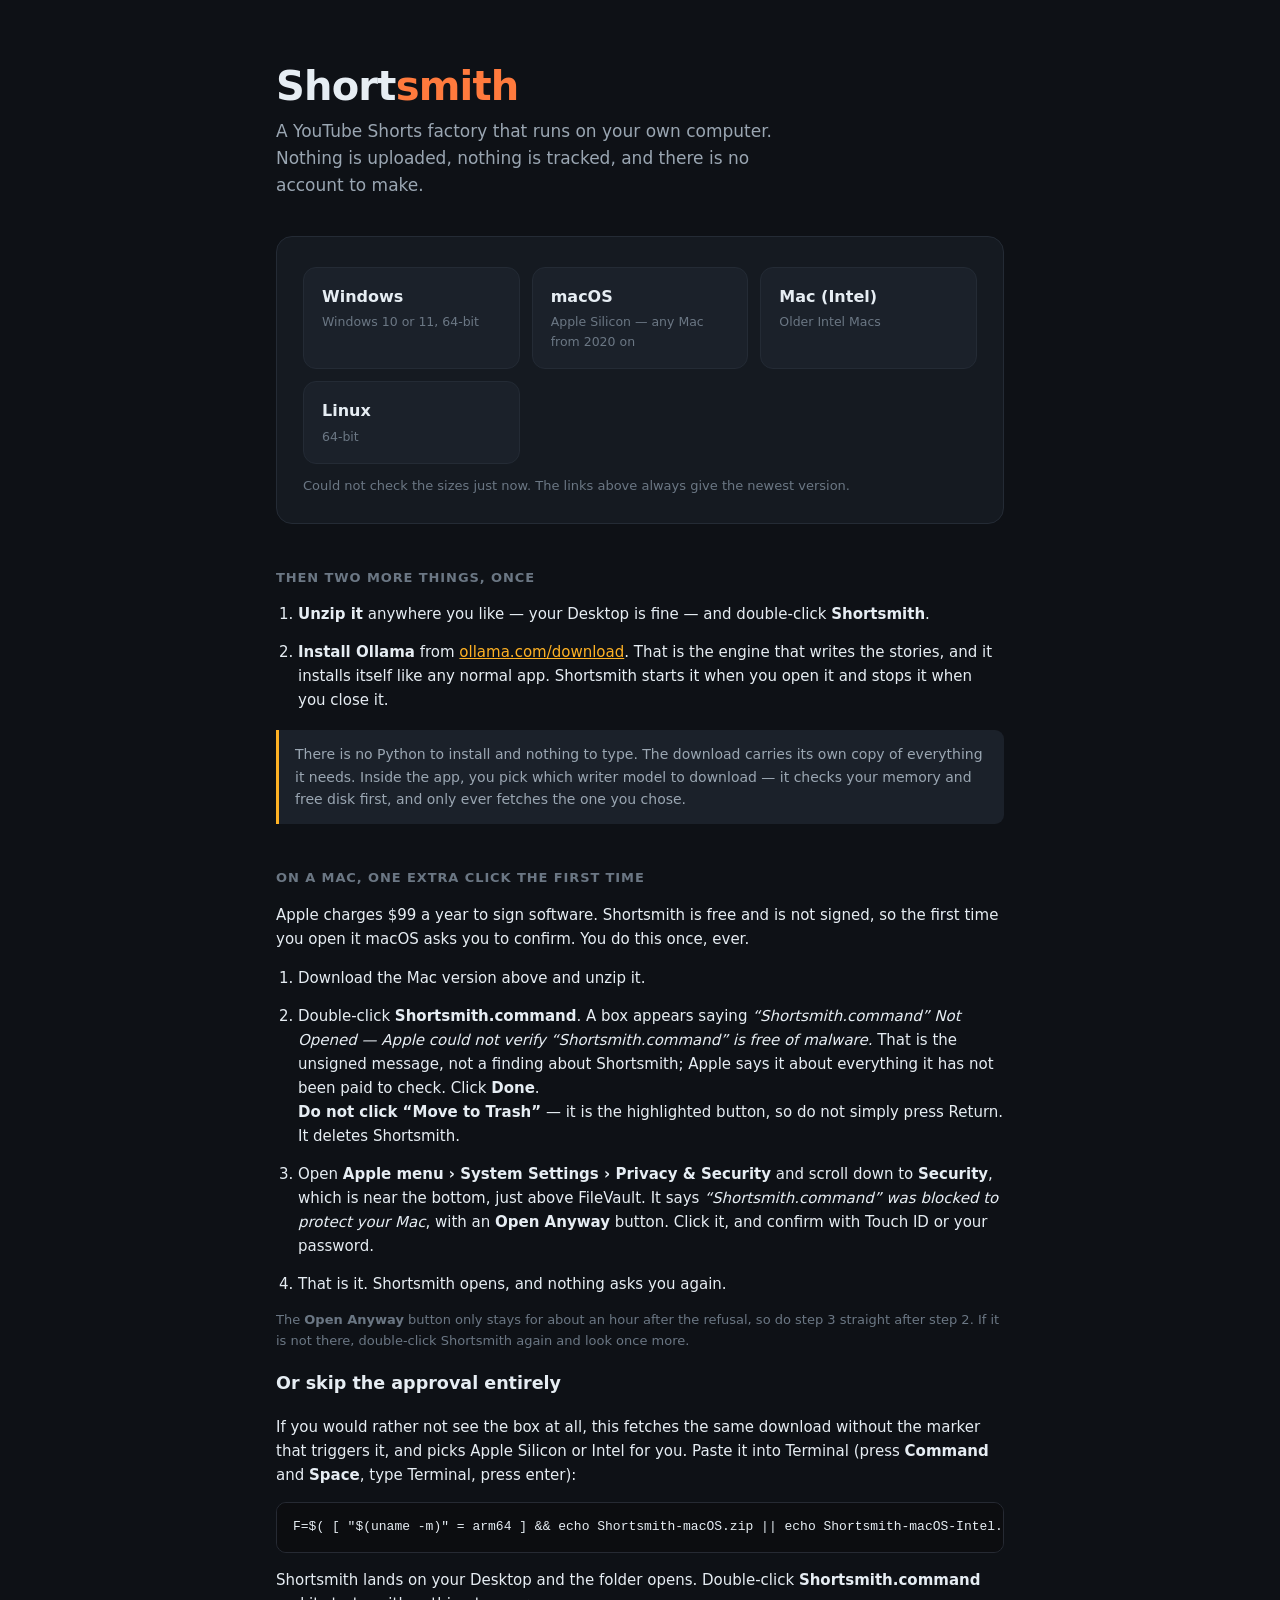
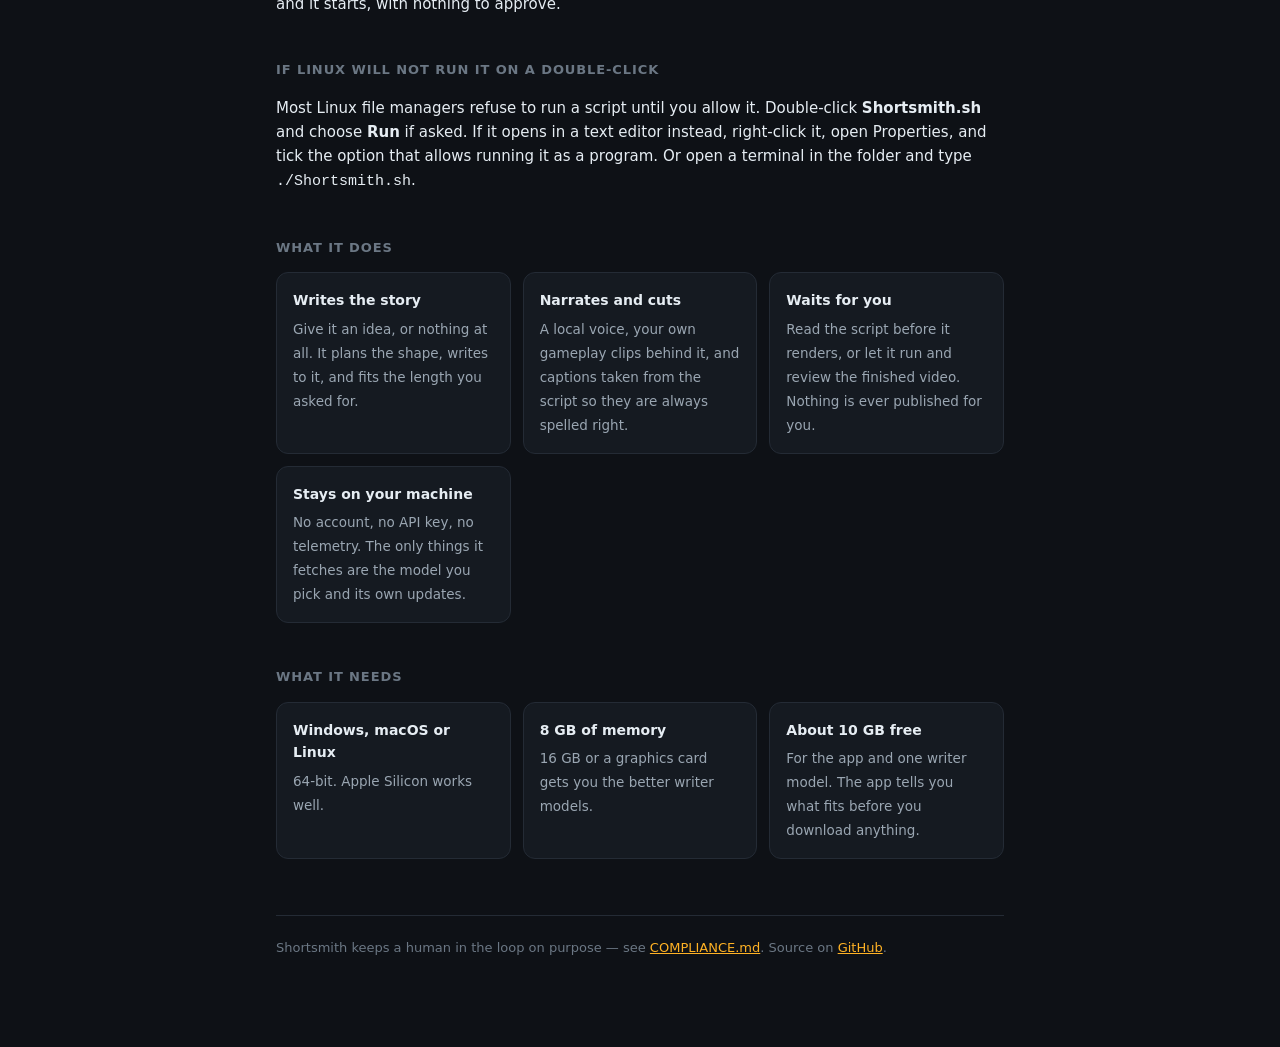
==== commit 7671828d: "2.4.1: say the right version, and the right words for the Mac The 2.4.0 download reports itself as 2" ====
--- a/docs/index.html
+++ b/docs/index.html
@@ -100,14 +100,20 @@
   </p>
   <ol>
     <li>Download the Mac version above and unzip it.</li>
-    <li>Double-click <b>Shortsmith.command</b>. macOS refuses it and shows a
-      box. Click <b>Done</b>.
+    <li>Double-click <b>Shortsmith.command</b>. A box appears saying
+      <i>&ldquo;Shortsmith.command&rdquo; Not Opened &mdash; Apple could not
+      verify &ldquo;Shortsmith.command&rdquo; is free of malware.</i> That is
+      the unsigned message, not a finding about Shortsmith; Apple says it
+      about everything it has not been paid to check. Click <b>Done</b>.
       <br><b>Do not click &ldquo;Move to Trash&rdquo;</b> &mdash; it is the
       highlighted button, so do not simply press Return. It deletes
       Shortsmith.</li>
     <li>Open <b>Apple menu &rsaquo; System Settings &rsaquo; Privacy &amp;
-      Security</b>, scroll to the bottom, and click <b>Open Anyway</b> next to
-      Shortsmith. Enter your password.</li>
+      Security</b> and scroll down to <b>Security</b>, which is near the
+      bottom, just above FileVault. It says
+      <i>&ldquo;Shortsmith.command&rdquo; was blocked to protect your Mac</i>,
+      with an <b>Open Anyway</b> button. Click it, and confirm with Touch ID
+      or your password.</li>
     <li>That is it. Shortsmith opens, and nothing asks you again.</li>
   </ol>
   <p class="small">
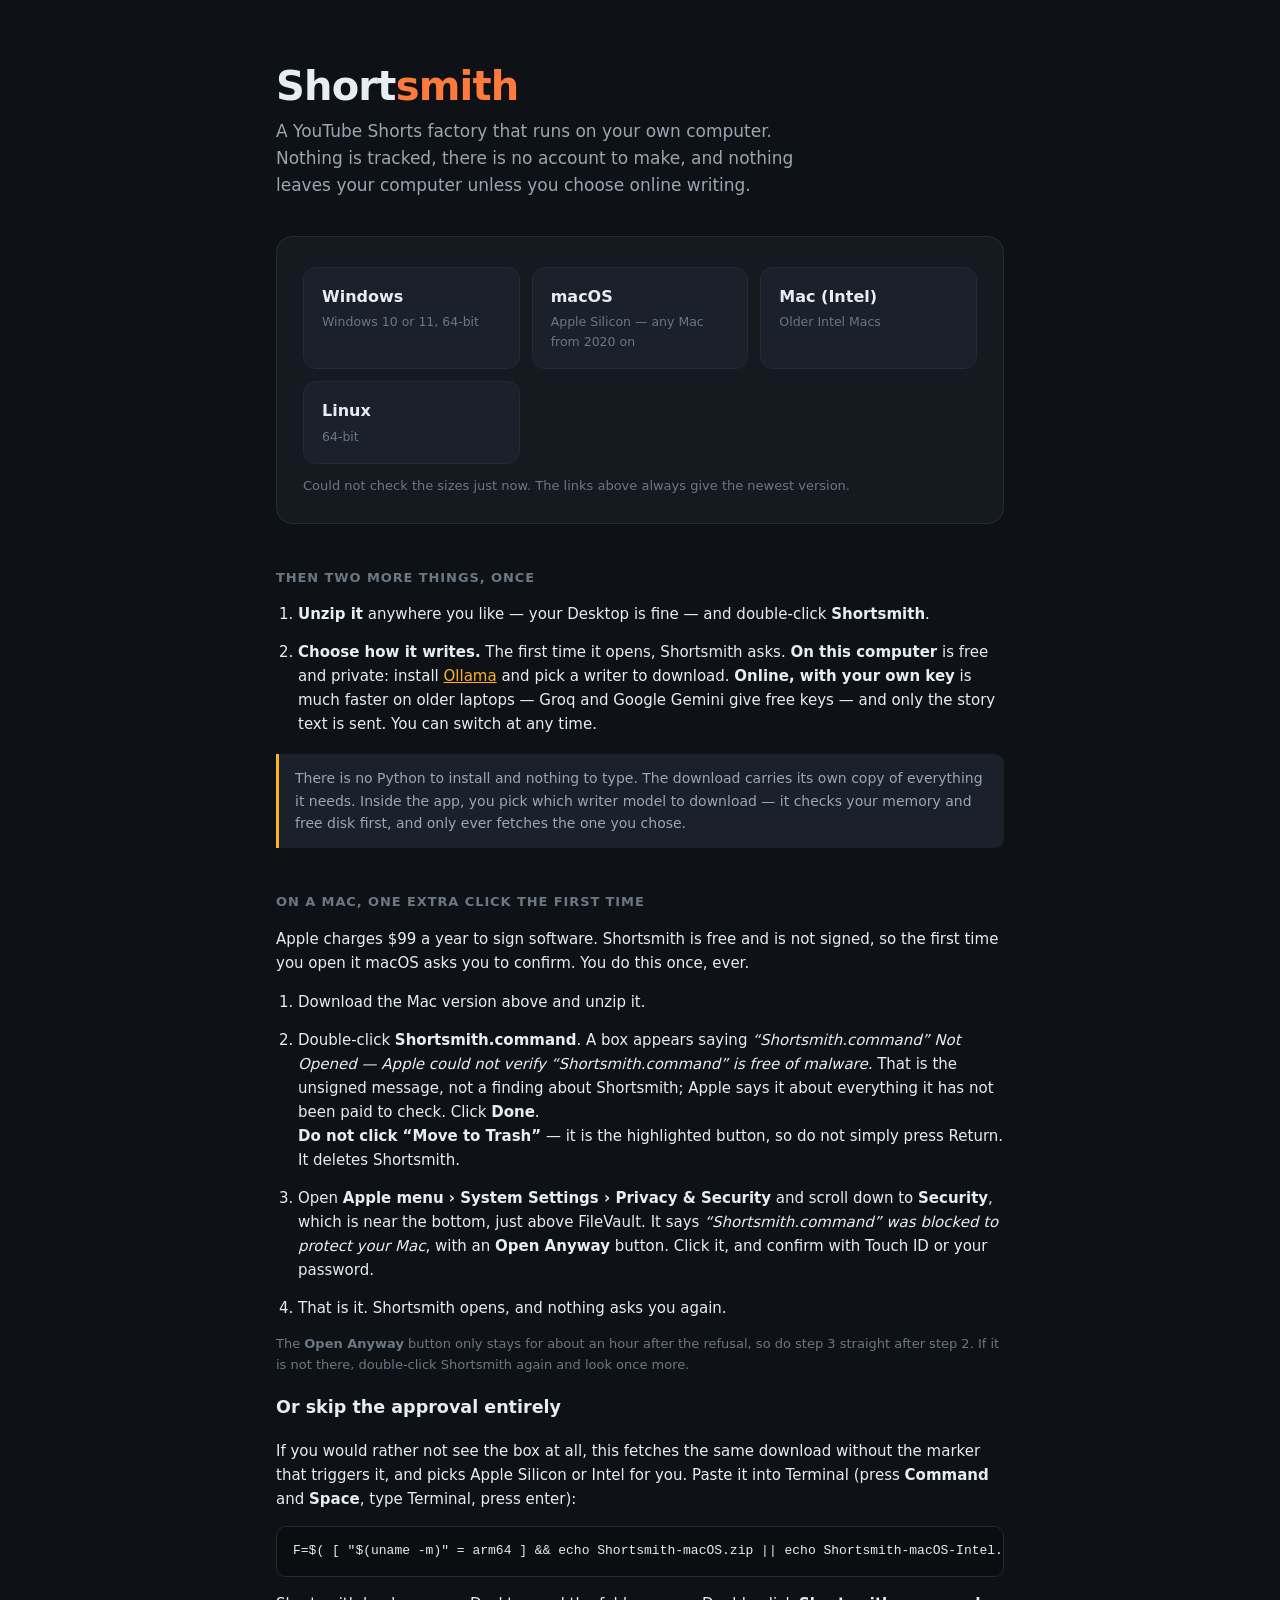
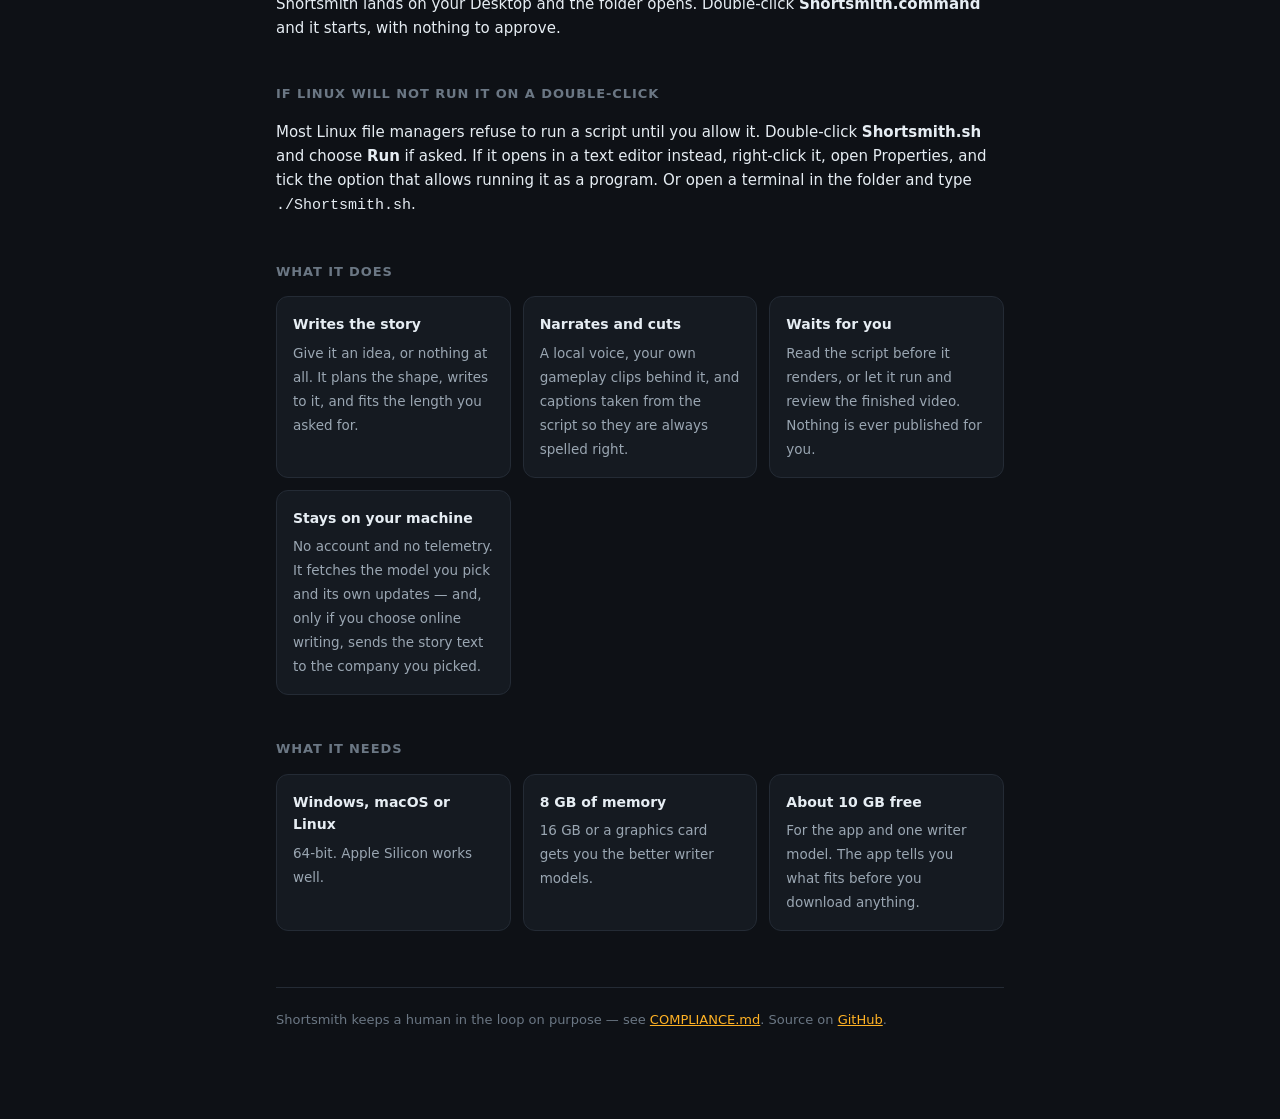
==== commit ff26ae0a: "2.4.4: write online with your own key, nothing forced on a new copy, faster Online writing, any comp" ====
--- a/docs/index.html
+++ b/docs/index.html
@@ -65,7 +65,8 @@
 
   <h1>Short<span>smith</span></h1>
   <p class="tag">A YouTube Shorts factory that runs on your own computer.
-    Nothing is uploaded, nothing is tracked, and there is no account to make.</p>
+    Nothing is tracked, there is no account to make, and nothing leaves your
+    computer unless you choose online writing.</p>
 
   <div class="card">
     <div class="picks" id="picks"></div>
@@ -76,10 +77,12 @@
   <ol>
     <li><b>Unzip it</b> anywhere you like &mdash; your Desktop is fine &mdash; and
       double-click <b>Shortsmith</b>.</li>
-    <li><b>Install Ollama</b> from <a href="https://ollama.com/download" rel="noopener">ollama.com/download</a>.
-      That is the engine that writes the stories, and it installs itself like any
-      normal app. Shortsmith starts it when you open it and stops it when you
-      close it.</li>
+    <li><b>Choose how it writes.</b> The first time it opens, Shortsmith asks.
+      <b>On this computer</b> is free and private: install
+      <a href="https://ollama.com/download" rel="noopener">Ollama</a> and pick a
+      writer to download. <b>Online, with your own key</b> is much faster on older
+      laptops &mdash; Groq and Google Gemini give free keys &mdash; and only the story
+      text is sent. You can switch at any time.</li>
   </ol>
 
   <div class="note">
@@ -153,8 +156,9 @@
       clips behind it, and captions taken from the script so they are always spelled right.</span></div>
     <div class="f"><b>Waits for you</b><span>Read the script before it renders, or
       let it run and review the finished video. Nothing is ever published for you.</span></div>
-    <div class="f"><b>Stays on your machine</b><span>No account, no API key, no
-      telemetry. The only things it fetches are the model you pick and its own updates.</span></div>
+    <div class="f"><b>Stays on your machine</b><span>No account and no telemetry. It
+      fetches the model you pick and its own updates &mdash; and, only if you choose
+      online writing, sends the story text to the company you picked.</span></div>
   </div>
 
   <h2>What it needs</h2>
@@ -212,6 +216,12 @@
     // Order matters: "android" contains "linux", and an iPad reports as a Mac.
     if (p.indexOf('android') >= 0) return 'phone';
     if (p.indexOf('iphone') >= 0 || p.indexOf('ipad') >= 0 || p.indexOf('ipod') >= 0) return 'phone';
+    // An iPad does not say "iPad": since iPadOS 13 it claims to be a Mac,
+    // word for word. The one signal it cannot hide is the touch screen --
+    // real Macs report no touch points. Without this, iPad users get the
+    // Mac download tagged "looks like your computer" and a zip that
+    // nothing on the device can run.
+    if (p.indexOf('mac') >= 0 && navigator.maxTouchPoints > 1) return 'phone';
     if (p.indexOf('win') >= 0) return 'windows';
     if (p.indexOf('mac') >= 0 || p.indexOf('darwin') >= 0) return 'macos';
     if (p.indexOf('linux') >= 0 || p.indexOf('x11') >= 0) return 'linux';
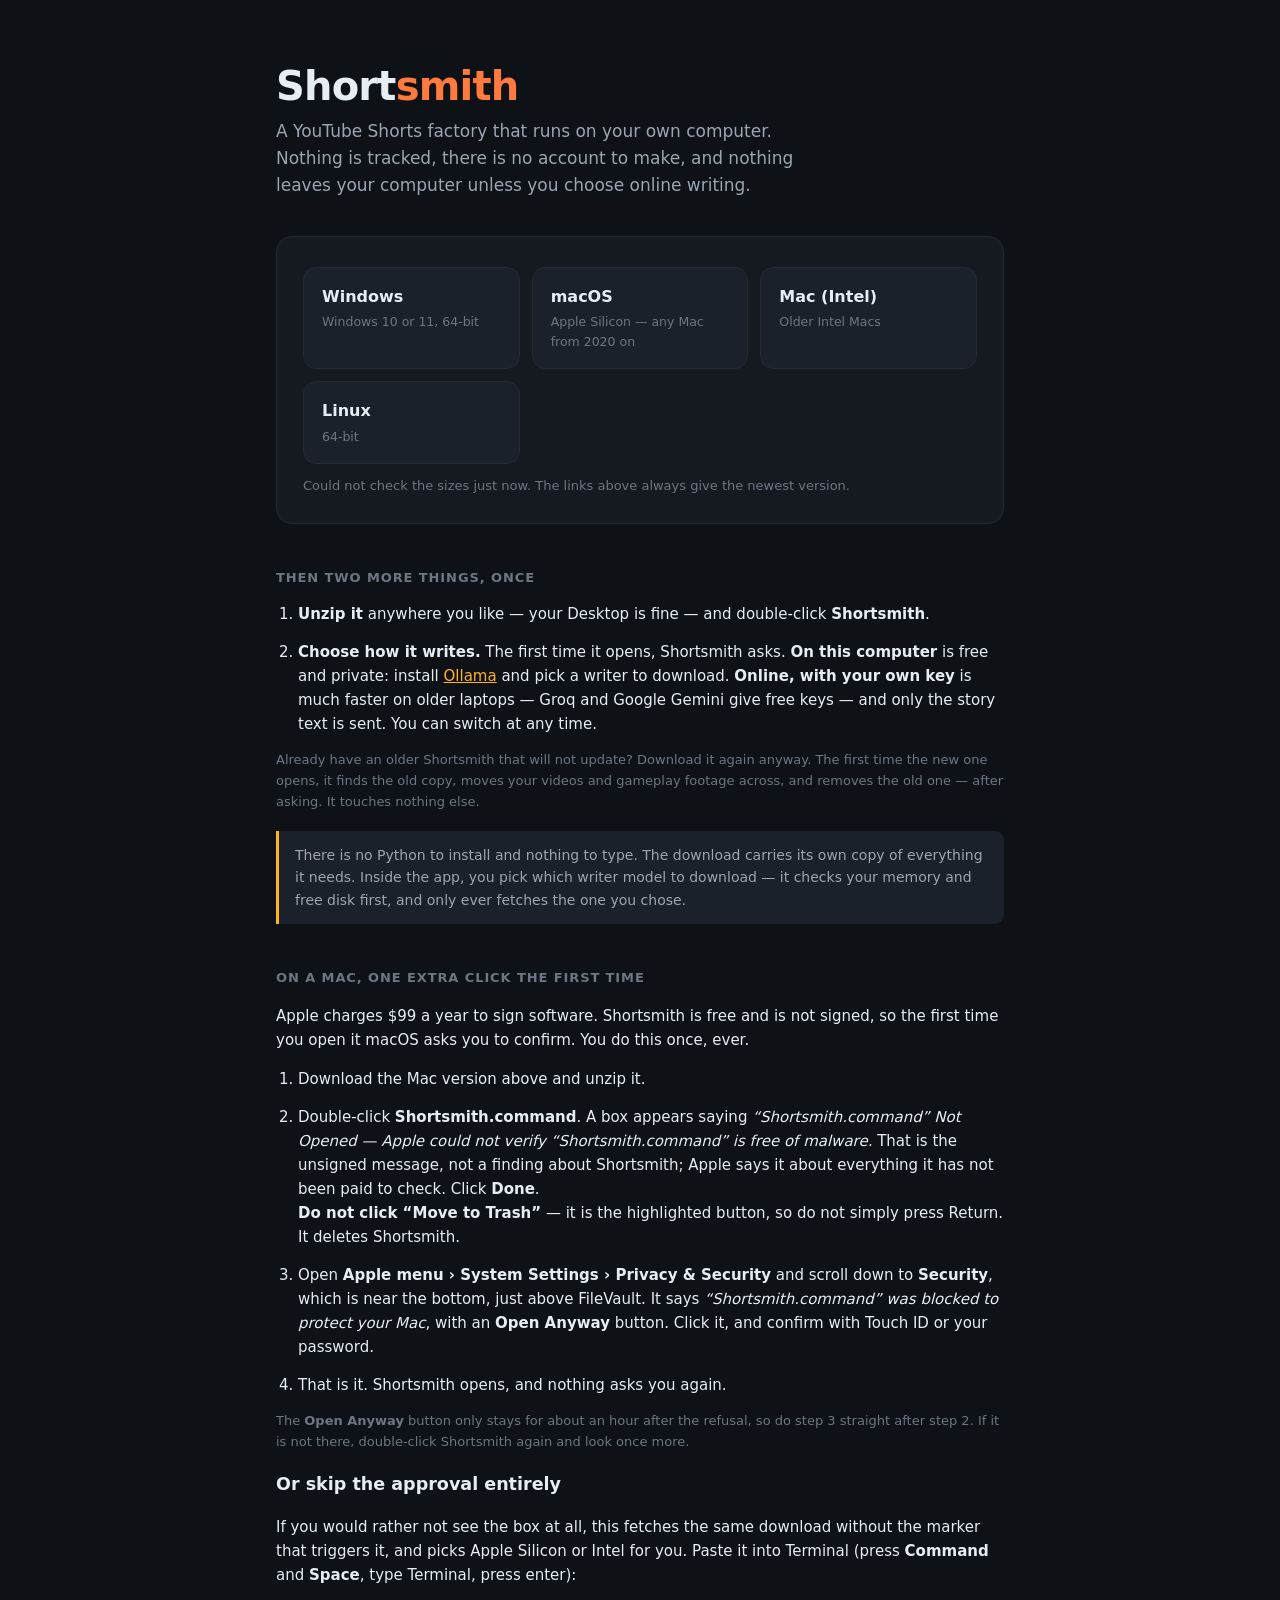
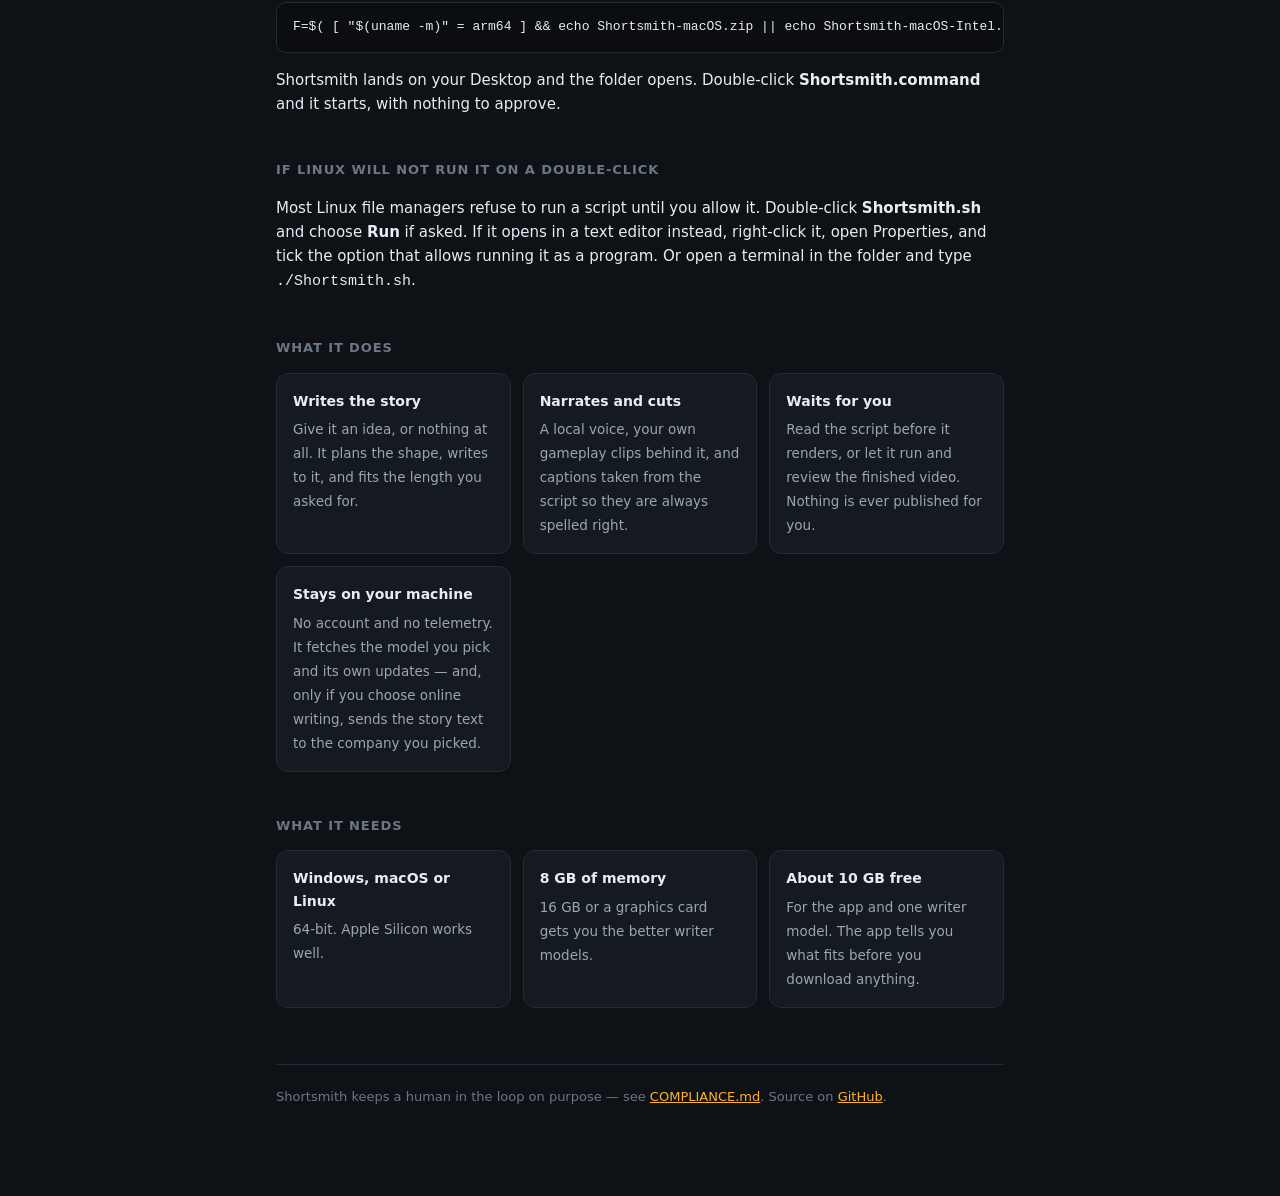
==== commit 7b1f9ce1: "2.4.7: a fresh download replaces an older copy, after asking For people whose copy will not update -" ====
--- a/docs/index.html
+++ b/docs/index.html
@@ -84,6 +84,12 @@
       laptops &mdash; Groq and Google Gemini give free keys &mdash; and only the story
       text is sent. You can switch at any time.</li>
   </ol>
+  <p class="small">
+    Already have an older Shortsmith that will not update? Download it again
+    anyway. The first time the new one opens, it finds the old copy, moves your
+    videos and gameplay footage across, and removes the old one &mdash; after
+    asking. It touches nothing else.
+  </p>
 
   <div class="note">
     There is no Python to install and nothing to type. The download carries its
